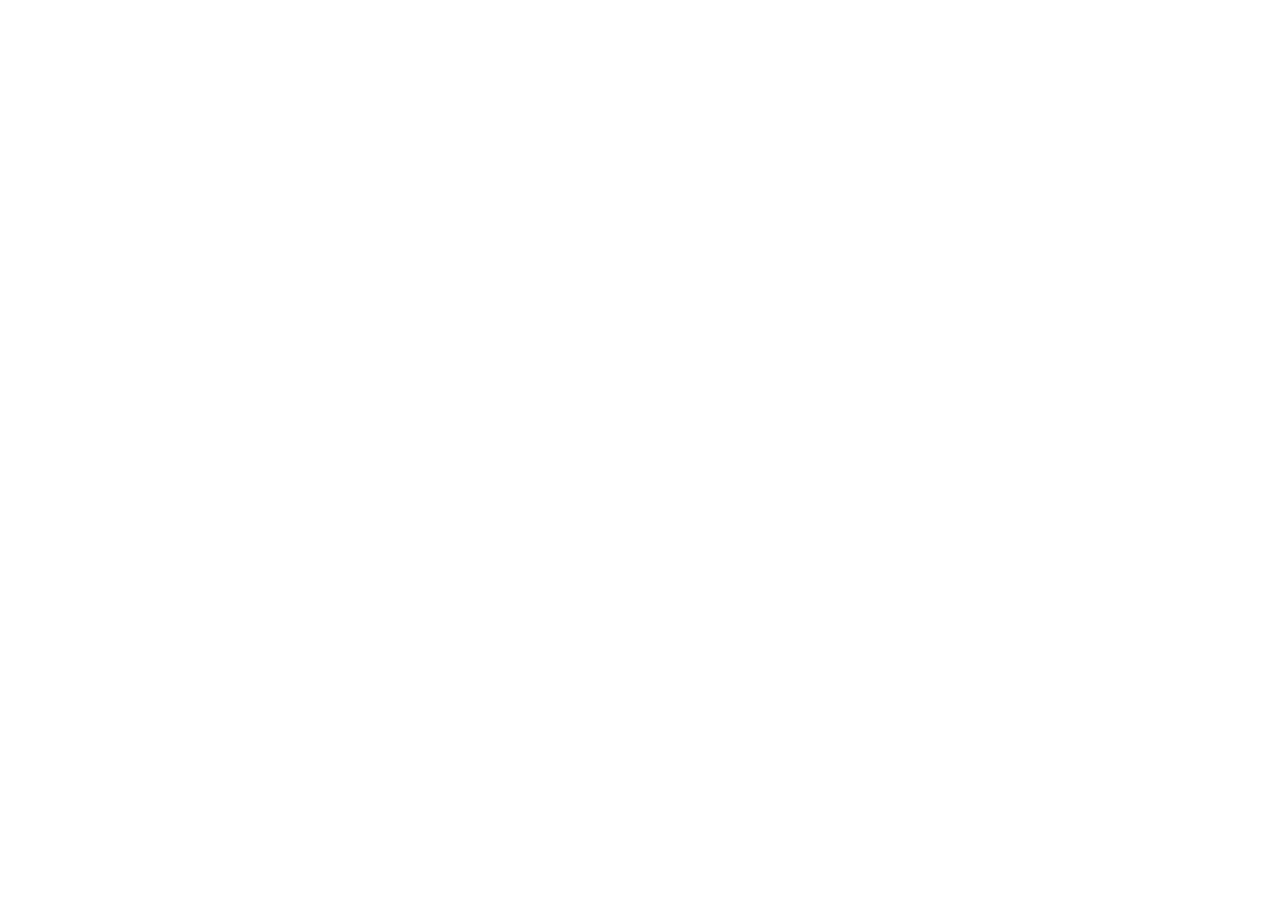
==== index.html @ e4f92b38 "Initial site" ====
<!DOCTYPE html>
<html lang="en">
<head>
<meta charset="utf-8">
<meta name="viewport" content="width=device-width, initial-scale=1">
<title>Akinrinsola J. Agbelusi — computational seismology</title>
<meta name="description" content="Earthquake detection, catalogue construction and resolution analysis for small seismic networks.">
<link rel="preconnect" href="https://fonts.googleapis.com">
<link rel="preconnect" href="https://fonts.gstatic.com" crossorigin>
<link href="https://fonts.googleapis.com/css2?family=IBM+Plex+Mono:wght@400;500&family=IBM+Plex+Sans:wght@400;500;600&family=IBM+Plex+Serif:ital,wght@0,400;0,500;1,400&display=swap" rel="stylesheet">
<link rel="stylesheet" href="assets/style.css">
</head>
<body>
<main id="main">
<section class="home-hero">
  <div class="bg" id="hero-bg"></div><div class="veil"></div>
  <div class="wrap">
    <div>
        <p class="eyebrow" id="h-role"></p>
    <h1 id="h-name"></h1>
    <p class="lede" id="h-line"></p>

    <figure class="seismo"><canvas id="hero-canvas" role="img" aria-label="An earthquake south-west of the array. The P wavefront reaches each station first, then the S. Traces begin as each arrival lands, with P marked in red and S in blue."></canvas><figcaption id="h-cap"></figcaption></figure>

    <p class="lede quiet" id="h-second"></p>
    <div class="listen" id="h-listen"></div>
    <p class="contact" id="h-contact"></p>
  </div>
</section>
<div class="wrap"><div class="cards" id="h-cards"></div></div>
</main>
<script src="assets/content.js"></script>
<script src="assets/site.js"></script>
<script src="assets/page-home.js"></script>
<script src="assets/hero.js"></script>
</body>
</html>
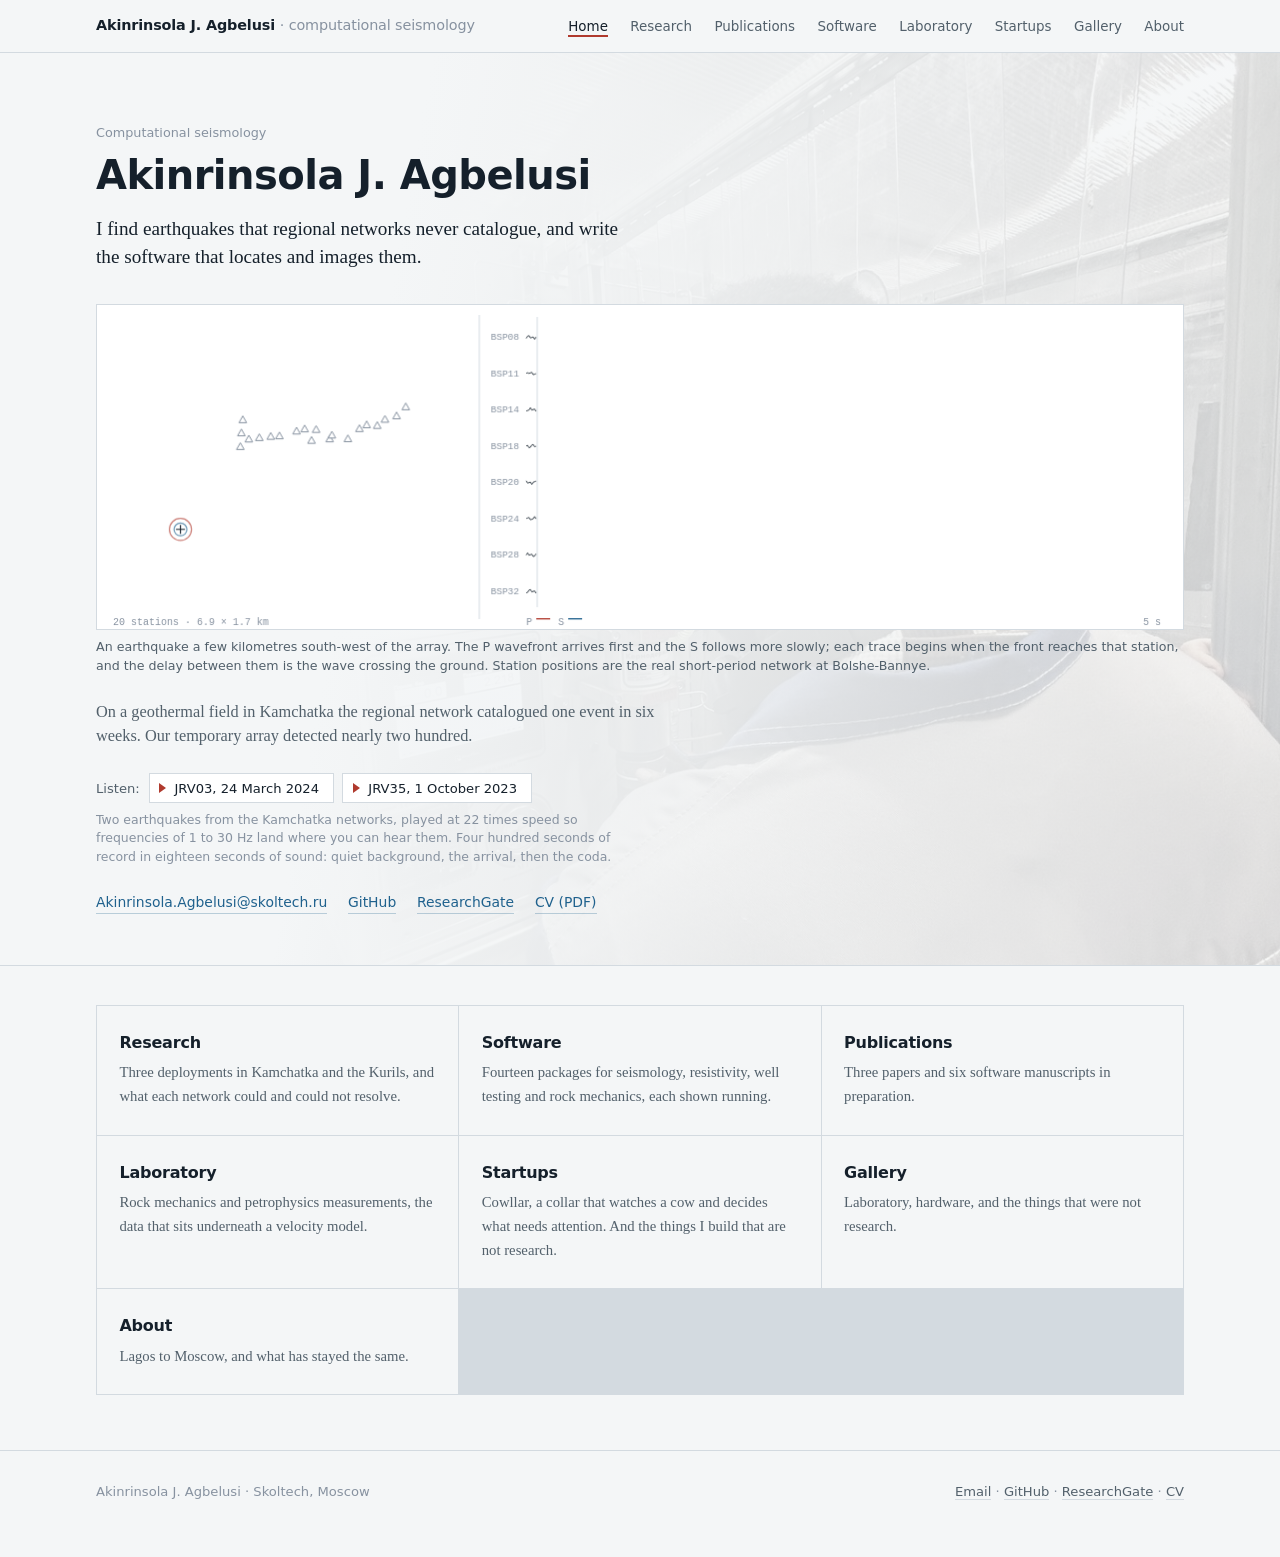
==== commit 51171a33: "Add lightbox and responsive nav" ====
--- a/index.html
+++ b/index.html
@@ -31,6 +31,7 @@
 </main>
 <script src="assets/content.js"></script>
 <script src="assets/site.js"></script>
+<script src="assets/lightbox.js"></script>
 <script src="assets/page-home.js"></script>
 <script src="assets/hero.js"></script>
 </body>
--- a/assets/style.css
+++ b/assets/style.css
@@ -0,0 +1,289 @@
+:root{
+  --paper:#F4F6F7;--panel:#fff;--ink:#15202B;--soft:#52606B;--faint:#8792A0;
+  --rule:#D3DAE0;--soft-rule:#E5EAED;--P:#B03A2E;--S:#1F618D;
+  --sans:"IBM Plex Sans",system-ui,-apple-system,sans-serif;
+  --serif:"IBM Plex Serif",Georgia,serif;
+  --mono:"IBM Plex Mono",ui-monospace,monospace;
+  --wide:72rem;--measure:44rem;
+}
+*{box-sizing:border-box}
+html{-webkit-text-size-adjust:100%;scroll-behavior:smooth}
+body{margin:0;background:var(--paper);color:var(--ink);font-family:var(--serif);
+     font-size:17px;line-height:1.62;font-feature-settings:"onum" 1;-webkit-font-smoothing:antialiased}
+h1,h2,h3,h4{font-family:var(--sans);font-weight:600;letter-spacing:-.013em;margin:0}
+h1{font-size:2.5rem;line-height:1.1}
+h2{font-size:1.6rem;margin-bottom:1rem}
+h3{font-size:1.1rem}
+p{margin:0 0 1.05rem}p:last-child{margin-bottom:0}
+a{color:var(--S);text-decoration:none;border-bottom:1px solid rgba(31,97,141,.28)}
+a:hover{border-bottom-color:var(--S)}
+a:focus-visible{outline:2px solid var(--S);outline-offset:3px}
+img,video{max-width:100%}
+.skip{position:absolute;left:-999px}.skip:focus{left:0;top:0;background:var(--ink);color:#fff;padding:.6rem 1rem;z-index:99}
+.wrap{max-width:var(--wide);margin:0 auto;padding:0 2rem}
+.narrow{max-width:var(--measure)}
+
+/* nav */
+header.site{position:sticky;top:0;z-index:40;background:rgba(244,246,247,.94);
+  border-bottom:1px solid var(--rule);backdrop-filter:blur(8px) saturate(1.2)}
+header.site .wrap{display:flex;align-items:center;gap:1.6rem;height:52px}
+.brand{font-family:var(--sans);font-weight:600;font-size:.9rem;border:0;color:var(--ink);letter-spacing:-.01em}
+.brand span{color:var(--faint);font-weight:400}
+header.site nav{margin-left:auto}
+header.site ul{list-style:none;display:flex;gap:1.4rem;margin:0;padding:0;overflow-x:auto;scrollbar-width:none}
+header.site ul::-webkit-scrollbar{display:none}
+header.site nav a{font-family:var(--sans);font-size:.84rem;color:var(--soft);border:0;white-space:nowrap;padding:.2rem 0}
+header.site nav a:hover{color:var(--ink)}
+header.site nav a.on{color:var(--ink);box-shadow:inset 0 -2px 0 var(--P)}
+
+/* home hero */
+.home-hero{position:relative;overflow:hidden;border-bottom:1px solid var(--rule)}
+.home-hero .bg{position:absolute;inset:0;background-size:cover;background-position:58% 40%;
+  filter:grayscale(.42) contrast(1.02) saturate(.85);opacity:.42}
+.home-hero .veil{position:absolute;inset:0;
+  background:linear-gradient(100deg,var(--paper) 30%,rgba(244,246,247,.86) 55%,rgba(244,246,247,.50) 100%)}
+.home-hero .wrap{position:relative;padding-top:4.4rem;padding-bottom:3.2rem}
+.eyebrow{font-family:var(--sans);font-size:.8rem;color:var(--faint);font-weight:500;margin:0 0 .55rem}
+.lede{font-size:1.2rem;line-height:1.5;margin-top:1.1rem;max-width:33rem}
+.lede .q{color:var(--soft);display:block;margin-top:.3rem;font-size:1.04rem}
+.contact{font-family:var(--sans);font-size:.87rem;margin-top:1.5rem;color:var(--soft)}
+.contact a{margin-right:1.3rem;display:inline-block}
+
+/* seismogram */
+.seismo{margin:2.4rem 0 0}
+.seismo img{display:block;width:100%;height:auto;background:var(--panel);border:1px solid var(--rule)}
+.seismo canvas{display:block;width:100%;background:var(--panel);border:1px solid var(--rule)}
+.seismo a{border:0;display:block}
+.seismo figcaption,figcaption{font-family:var(--sans);font-size:.79rem;color:var(--soft);
+  margin-top:.5rem;line-height:1.5}
+
+/* listen */
+.listen{display:flex;flex-wrap:wrap;gap:.55rem;align-items:center;margin:1.5rem 0 .4rem}
+.listen .lbl{font-family:var(--sans);font-size:.82rem;color:var(--soft)}
+button.play{font-family:var(--sans);font-size:.82rem;color:var(--ink);background:var(--panel);
+  border:1px solid var(--rule);padding:.42rem .85rem .42rem .62rem;cursor:pointer;
+  display:inline-flex;align-items:center;gap:.5rem}
+button.play:hover{border-color:var(--faint)}
+button.play:focus-visible{outline:2px solid var(--S);outline-offset:2px}
+button.play .tri{width:0;height:0;border-left:7px solid var(--P);
+  border-top:5px solid transparent;border-bottom:5px solid transparent}
+button.play.on .tri{border:0;width:7px;height:9px;border-left:2.5px solid var(--P);border-right:2.5px solid var(--P)}
+.audio-cap{font-family:var(--sans);font-size:.78rem;color:var(--faint);max-width:34rem;margin:.45rem 0 0;line-height:1.5}
+
+/* stats + cards */
+.stats{display:flex;gap:2.6rem;flex-wrap:wrap;padding:1.9rem 0;border-bottom:1px solid var(--rule)}
+.stat .n{font-family:var(--sans);font-size:1.7rem;font-weight:600;line-height:1;font-variant-numeric:tabular-nums}
+.stat .l{font-family:var(--sans);font-size:.8rem;color:var(--faint);margin-top:.3rem}
+.cards{display:grid;grid-template-columns:repeat(3,1fr);gap:1px;background:var(--rule);
+  border:1px solid var(--rule);margin:2.4rem 0 3.4rem}
+.cards a{background:var(--paper);padding:1.5rem 1.4rem 1.6rem;border:0;display:block;color:var(--ink)}
+.cards a:hover{background:var(--panel)}
+.cards h3{font-size:1rem;margin-bottom:.35rem}
+.cards p{font-size:.92rem;color:var(--soft);margin:0}
+
+/* page head */
+.phead{padding:3.2rem 0 1.4rem;border-bottom:1px solid var(--rule)}
+.phead .eyebrow{margin-bottom:.4rem}
+.phead h1{font-size:2.1rem}
+.phead p{margin-top:.9rem;max-width:var(--measure);color:var(--soft)}
+section.blk{padding:2.8rem 0;border-bottom:1px solid var(--rule)}
+section.blk:last-of-type{border-bottom:0}
+
+/* research */
+.camp{padding:1.4rem 0;border-top:1px solid var(--soft-rule);max-width:var(--measure)}
+.camp:first-child{border-top:0;padding-top:0}
+.camp h3{display:flex;gap:.6rem;align-items:baseline;flex-wrap:wrap}
+.camp .where{font-family:var(--sans);font-weight:400;font-size:.83rem;color:var(--faint)}
+.camp .net{font-family:var(--mono);font-size:.75rem;color:var(--soft);margin:.35rem 0 .55rem}
+.camp p{font-size:.97rem;margin-bottom:.5rem}
+.camp .res{border-left:2px solid var(--P);padding-left:.85rem;font-size:.97rem}
+.plot{margin:0 0 1.2rem;background:var(--panel);border:1px solid var(--rule);padding:1.4rem 1.2rem 1rem;max-width:var(--measure)}
+.plot svg{display:block;width:100%;height:auto}
+.key{display:flex;gap:1.2rem;flex-wrap:wrap;font-family:var(--sans);font-size:.78rem;color:var(--soft);margin-bottom:.4rem}
+.key i{display:inline-block;width:15px;height:2px;vertical-align:middle;margin-right:.4rem}
+dl.methods{margin:0;font-family:var(--sans);font-size:.88rem;max-width:var(--measure)}
+dl.methods div{display:grid;grid-template-columns:11.5rem 1fr;gap:0 1rem;padding:.44rem 0;border-top:1px solid var(--soft-rule)}
+dl.methods dt{color:var(--faint)}
+dl.methods dd{margin:0;color:var(--soft)}
+
+/* publications */
+.pubgroup{margin-bottom:2.4rem;max-width:var(--measure)}
+.pubnote{font-size:.95rem;color:var(--soft);margin-bottom:.6rem}
+article.pub{padding:1.15rem 0;border-top:1px solid var(--soft-rule)}
+.pub h3{font-size:1rem;line-height:1.38;margin-bottom:.3rem}
+.pub .meta{font-size:.92rem;color:var(--soft);margin:0}
+.pub .me{font-weight:500;color:var(--ink)}
+.status{font-family:var(--mono);font-size:.7rem;padding:.08rem .4rem;border:1px solid currentColor;
+  margin-left:.4rem;white-space:nowrap;vertical-align:.1em}
+.status.published{color:var(--S)}.status.submitted,.status.review{color:var(--P)}.status.prep{color:var(--faint)}
+details.abs{margin-top:.5rem}
+details.abs summary{font-family:var(--sans);font-size:.82rem;color:var(--S);cursor:pointer;
+  list-style:none;display:inline-block;border-bottom:1px solid rgba(31,97,141,.28)}
+details.abs summary::-webkit-details-marker{display:none}
+details.abs[open] summary{margin-bottom:.5rem}
+details.abs p{font-size:.93rem;color:var(--soft);margin:0;border-left:2px solid var(--rule);padding-left:.9rem}
+
+/* software */
+.swgroup{margin-bottom:.6rem}
+.swgroup > h2{margin-bottom:.4rem}
+.tool{display:grid;grid-template-columns:minmax(0,1.25fr) minmax(0,1fr);gap:0 2.4rem;
+  padding:2.3rem 0;border-top:1px solid var(--rule);align-items:start}
+.tool:first-of-type{border-top:1px solid var(--soft-rule)}
+.tool .shot{margin:0;border:1px solid var(--rule);background:var(--panel);overflow:hidden}
+.tool .shot img{display:block;width:100%;height:auto}
+.tool .noshot{border:1px dashed var(--rule);background:var(--panel);height:150px;
+  display:flex;align-items:center;justify-content:center;font-family:var(--mono);
+  font-size:.76rem;color:var(--faint)}
+.tool h3{display:flex;align-items:baseline;gap:.55rem;flex-wrap:wrap}
+.tool .one{font-size:1rem;color:var(--ink);margin:.4rem 0 .55rem}
+.tool .d{font-size:.95rem;color:var(--soft);margin-bottom:.9rem}
+.facts{margin:0 0 .9rem;font-family:var(--sans);font-size:.82rem}
+.facts div{display:grid;grid-template-columns:8.5rem 1fr;gap:0 .8rem;padding:.3rem 0;border-top:1px solid var(--soft-rule)}
+.facts dt{color:var(--faint)}.facts dd{margin:0;color:var(--soft)}
+ul.feats{list-style:none;margin:0;padding:0;font-family:var(--sans);font-size:.85rem;color:var(--soft)}
+ul.feats li{padding:.2rem 0 .2rem 1rem;position:relative}
+ul.feats li::before{content:"";position:absolute;left:0;top:.72em;width:5px;height:5px;background:var(--P)}
+
+/* galleries */
+.gal{display:grid;grid-template-columns:repeat(2,1fr);gap:1.2rem;margin-top:1.3rem}
+.gal.three{grid-template-columns:repeat(3,1fr)}
+.gal figure{margin:0}
+.gal img,.gal video{display:block;width:100%;height:250px;object-fit:cover;border:1px solid var(--rule);background:var(--panel)}
+.gal.tall img{height:330px}
+.gal figcaption{margin-top:.4rem;font-size:.79rem}
+.sub{font-family:var(--sans);font-size:.95rem;font-weight:600;margin:2rem 0 .3rem}
+
+/* venture */
+.venture{max-width:var(--measure)}
+.venture .hdr{display:flex;align-items:baseline;gap:.7rem;flex-wrap:wrap;margin-bottom:.5rem}
+.venture h2{margin:0}
+.venture .tag{font-family:var(--mono);font-size:.76rem;color:var(--P)}
+.venture .yr{font-family:var(--mono);font-size:.76rem;color:var(--faint);margin-left:auto}
+.venture .one{font-size:1.1rem;margin-bottom:.8rem}
+.venture .built{border-left:2px solid var(--P);padding-left:.9rem;font-size:.96rem;color:var(--soft);margin:1rem 0}
+
+/* about */
+.about-grid{display:grid;grid-template-columns:minmax(0,var(--measure)) 15rem;gap:0 2.6rem;align-items:start}
+.about-grid figure{margin:0}
+.about-grid img{display:block;width:100%;border:1px solid var(--rule)}
+
+/* footer */
+footer.site{border-top:1px solid var(--rule);margin-top:0}
+footer.site .wrap{padding-top:1.9rem;padding-bottom:3.4rem;display:flex;justify-content:space-between;
+  flex-wrap:wrap;gap:1rem;font-family:var(--sans);font-size:.82rem;color:var(--faint)}
+footer.site a{color:var(--soft);border-bottom-color:var(--rule)}
+
+@media (max-width:900px){
+  .cards{grid-template-columns:1fr}
+  .tool{grid-template-columns:1fr;gap:1.2rem}
+  .tool .shot{order:-1}
+  .about-grid{grid-template-columns:1fr;gap:1.6rem}
+  .about-grid figure{max-width:15rem}
+  .gal,.gal.three{grid-template-columns:1fr}
+  .gal img,.gal video,.gal.tall img{height:auto}
+  .wrap{padding:0 1.4rem}
+  h1{font-size:1.9rem}
+  .stats{gap:1.6rem}
+  dl.methods div,.facts div{grid-template-columns:1fr;gap:0}
+  dl.methods dt,.facts dt{font-weight:500}
+}
+@media (prefers-reduced-motion:reduce){*{animation:none!important;transition:none!important}}
+@media print{header.site,footer.site,.listen{display:none}body{background:#fff}}
+
+/* portrait beside the hero */
+.hero-row{display:grid;grid-template-columns:minmax(0,1fr) 15rem;gap:0 3rem;align-items:start}
+.hero-row .pf{margin:0}
+.hero-row .pf img{display:block;width:100%;border:1px solid var(--rule);background:var(--panel)}
+.gal.sq img,.gal.sq video{height:270px}
+@media(max-width:900px){.hero-row{grid-template-columns:1fr}.hero-row .pf{display:none}}
+
+/* per-tool screenshot strip */
+.strip{display:grid;grid-template-columns:repeat(3,1fr);gap:6px;margin-top:6px}
+.strip a{border:0;display:block;background:var(--panel)}
+.strip img{display:block;width:100%;height:62px;object-fit:cover;
+  border:1px solid var(--rule);opacity:.86;transition:opacity .15s}
+.strip a:hover img{opacity:1;border-color:var(--ink-faint)}
+.strip a:focus-visible img{outline:2px solid var(--S);outline-offset:1px}
+@media(max-width:900px){.strip img{height:74px}}
+
+.phead .lead{font-size:1.14rem;color:var(--ink);max-width:var(--measure);margin-top:.8rem;line-height:1.52}
+
+.gal a{border:0;display:block}
+.gal a:focus-visible{outline:2px solid var(--S);outline-offset:2px}
+.tool .shot a{border:0;display:block}
+
+.lede.quiet{font-size:1.02rem;color:var(--soft);margin-top:1.5rem;max-width:36rem}
+.seismo{margin:2rem 0 0}
+
+.pub .pnote{font-size:.93rem;color:var(--soft);margin:.45rem 0 0}
+details.abs p + p{margin-top:.7rem}
+details.abs p{border-left:2px solid var(--rule);padding-left:.9rem;margin:0}
+
+/* ── mobile navigation ───────────────────────────────── */
+header.site nav{min-width:0}
+header.site ul{min-width:0}
+
+@media (max-width:760px){
+  header.site .wrap{
+    height:auto;padding-top:.55rem;padding-bottom:0;
+    flex-wrap:wrap;gap:.2rem;align-items:flex-start;
+  }
+  .brand{flex:1 0 100%;font-size:.86rem;padding-bottom:.45rem}
+  .brand span{display:none}
+  header.site nav{
+    margin-left:0;flex:1 0 100%;
+    overflow-x:auto;overflow-y:hidden;
+    -webkit-overflow-scrolling:touch;
+    scrollbar-width:none;
+    /* bleed to the screen edges so the strip feels scrollable */
+    margin-left:-1.4rem;margin-right:-1.4rem;
+    padding-left:1.4rem;padding-right:1.4rem;
+    mask-image:linear-gradient(90deg,#000 88%,transparent);
+    -webkit-mask-image:linear-gradient(90deg,#000 88%,transparent);
+  }
+  header.site nav::-webkit-scrollbar{display:none}
+  header.site ul{gap:1.15rem;padding-bottom:.55rem;flex-wrap:nowrap;width:max-content}
+  header.site nav a{font-size:.82rem;padding-bottom:.25rem}
+}
+
+/* keep media from forcing the page wide anywhere */
+img,video,canvas,svg{max-width:100%}
+.gal img,.gal video{max-width:100%}
+table{display:block;overflow-x:auto}
+
+/* ── lightbox ────────────────────────────────────────── */
+.lb{
+  position:fixed;inset:0;z-index:200;display:none;
+  background:rgba(21,32,43,.93);
+  padding:3.4rem 4.2rem 3rem;
+  -webkit-backdrop-filter:blur(2px);backdrop-filter:blur(2px);
+}
+.lb.on{display:flex;align-items:center;justify-content:center}
+.lb-inner{
+  max-width:min(1500px,100%);max-height:100%;
+  display:flex;flex-direction:column;align-items:center;gap:.85rem;
+}
+.lb-fig{margin:0;min-height:0;display:flex}
+.lb-fig img,.lb-fig video{
+  display:block;max-width:100%;max-height:calc(100vh - 8.5rem);
+  width:auto;height:auto;background:#fff;border:1px solid rgba(255,255,255,.14);
+}
+.lb-cap{
+  font-family:var(--sans);font-size:.84rem;line-height:1.5;
+  color:rgba(255,255,255,.72);margin:0;max-width:60ch;text-align:center;
+}
+.lb-x,.lb-nav{
+  position:absolute;background:none;border:0;cursor:pointer;
+  color:rgba(255,255,255,.65);font-family:var(--sans);line-height:1;padding:.5rem;
+}
+.lb-x{top:1rem;right:1.3rem;font-size:1.4rem}
+.lb-nav{top:50%;transform:translateY(-50%);font-size:2.6rem;padding:.3rem .8rem}
+.lb-prev{left:.7rem}
+.lb-next{right:.7rem}
+.lb-x:hover,.lb-nav:hover{color:#fff}
+.lb-x:focus-visible,.lb-nav:focus-visible{outline:2px solid #fff;outline-offset:2px;border-radius:2px}
+@media (max-width:760px){
+  .lb{padding:3rem .8rem 2.4rem}
+  .lb-nav{font-size:2rem;padding:.2rem .4rem}
+  .lb-fig img,.lb-fig video{max-height:calc(100vh - 9rem)}
+}
